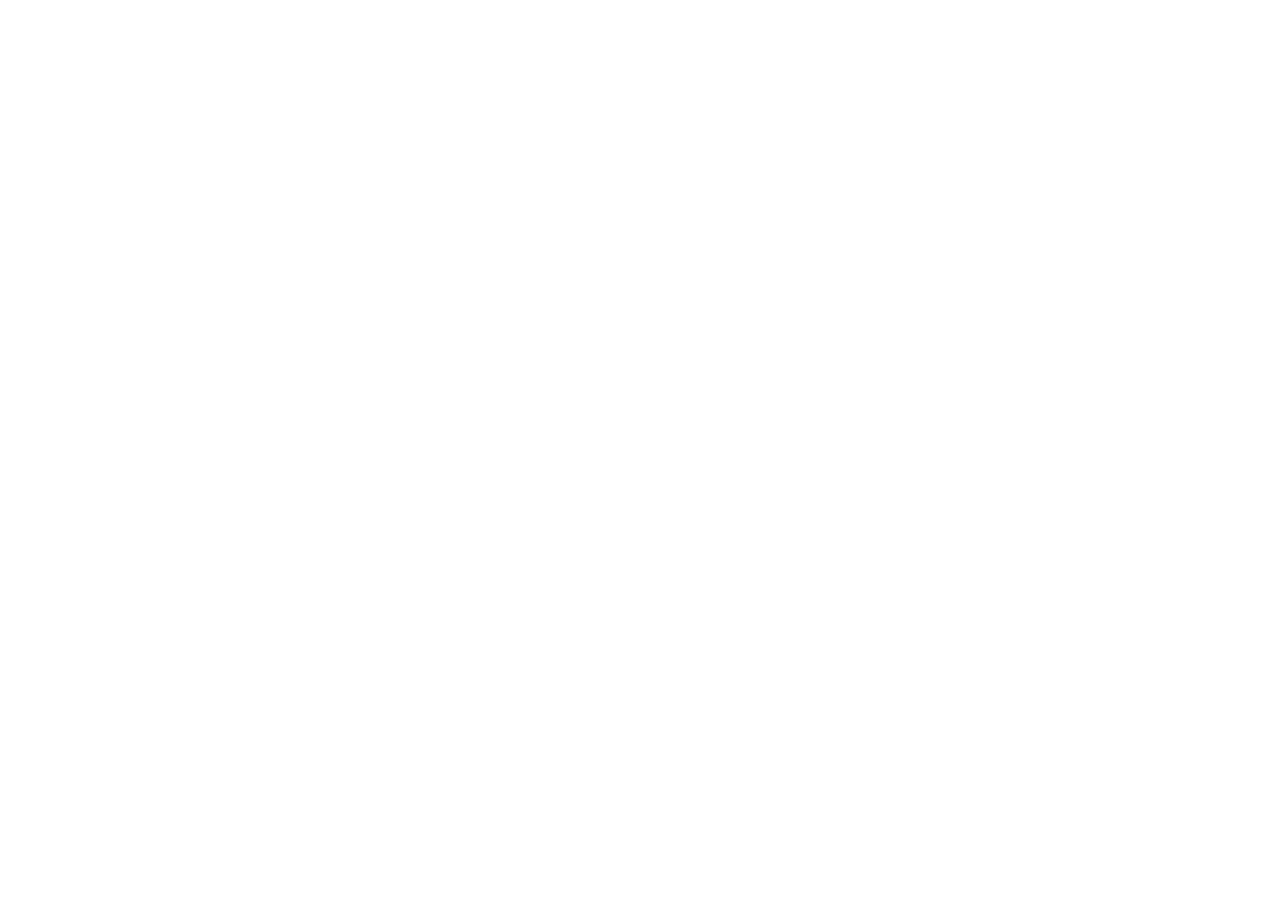
==== B1W7-krant/index.html @ 3ea07207 "B1W7-krant" ====
<!DOCTYPE html>
<html lang="nl">
    <head>
        <meta charset="UTF-8">
        <title>Krant</title>
        <link rel="stylesheet" href="css/style.css">
    </head>
    <body>
        
    </body>
</html>
---- B1W7-krant/css/style.css ----
/* styling */
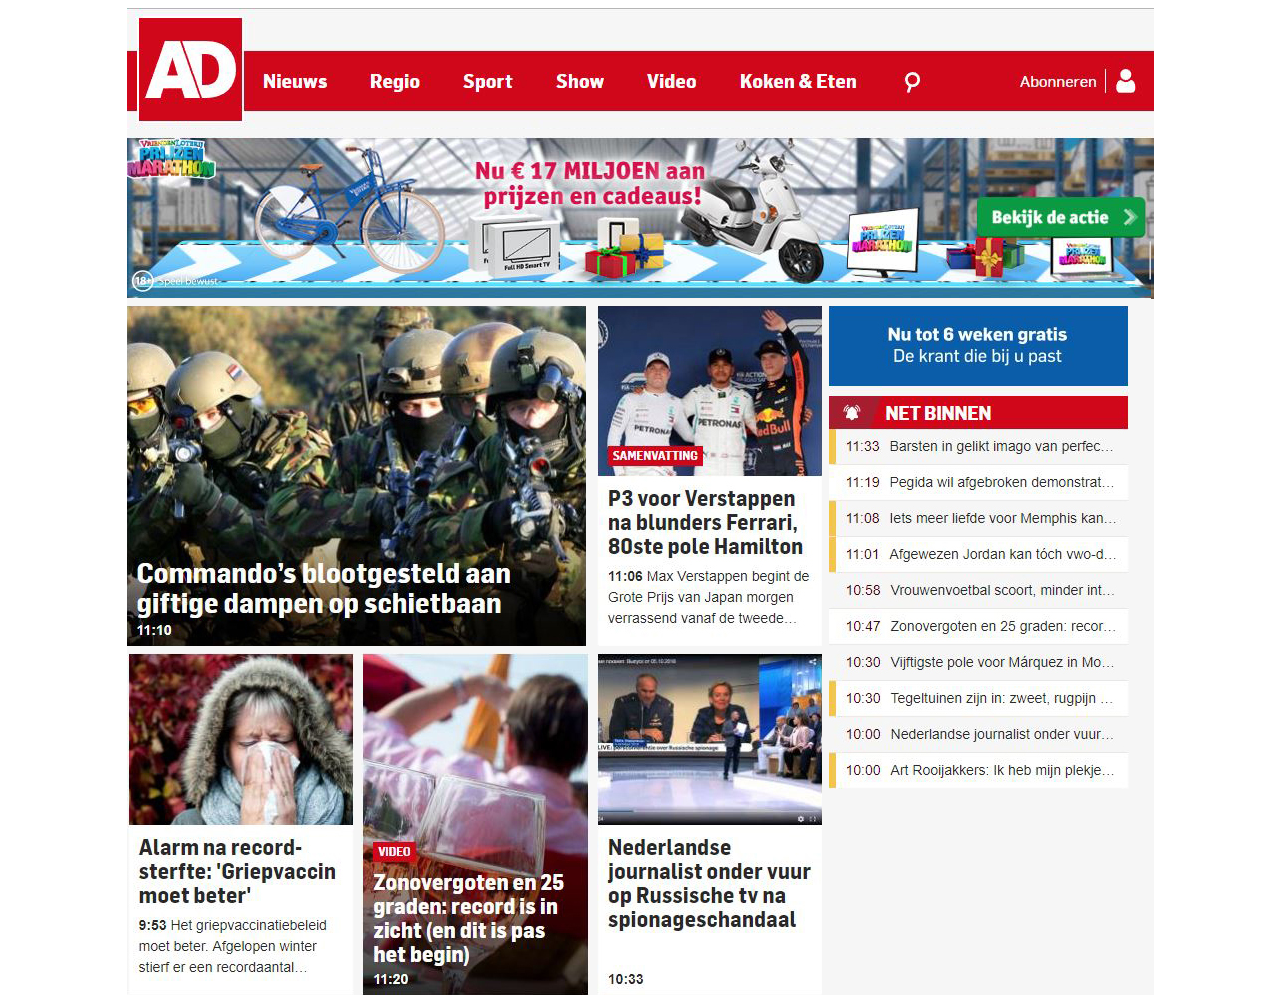
==== commit c48a1419: "index.html en style.css" ====
--- a/B1W7-krant/index.html
+++ b/B1W7-krant/index.html
@@ -6,6 +6,15 @@
         <link rel="stylesheet" href="css/style.css">
     </head>
     <body>
-        
+        <div class="grid-container">
+            <img class="menu" src="img/menu.jpg" alt="menu">
+            <img class="banner" src="img/banner.jpg" alt="banner">
+            <img class="commando" src="img/commando.jpg" alt="commando">
+            <img class="max-verstappen" src="img/max-verstappen.jpg" alt="max-verstappen">
+            <img class="net-binnen" src="img/net-binnen.jpg" alt="net-binnen">
+            <img class="griepvaccin" src="img/griepvaccin.jpg" alt="griepvaccin">
+            <img class="zonovergoten" src="img/zonovergoten.jpg" alt="zonovergoten">
+            <img class="schandaal" src="img/schandaal.jpg" alt="schandaal">
+        </div>
     </body>
 </html>--- a/B1W7-krant/css/style.css
+++ b/B1W7-krant/css/style.css
@@ -1 +1,62 @@
-/* styling */+
+.grid-container {
+    background-color: rgb(246, 246, 246);
+    margin: 0 auto;
+    width: 1027px;
+    display: grid;
+    grid-template-rows: 121px 163px 340px 342px;
+    grid-template-columns: 227px 229px 225px 300px;
+    grid-gap: 7px;
+}
+
+.menu {
+    grid-row: 1/2;
+    grid-column: 1/5;
+}
+
+.banner {
+    grid-row: 2/3;
+    grid-column: 1/5;
+}
+
+.commando {
+    grid-row: 3/4;
+    grid-column: 1/3;
+}
+
+.max-verstappen {
+    grid-row: 3/4;
+    grid-column: 3/4;
+}
+
+.net-binnen {
+    grid-row: 3/5;
+    grid-column: 4/5;
+}
+
+.griepvaccin {
+    grid-row: 4/5;
+    grid-column: 1/2;
+}
+
+.zonovergoten {
+    grid-row: 4/5;
+    grid-column: 2/3;
+}
+
+.schandaal {
+    grid-row: 4/5;
+    grid-column: 3/4;
+}
+
+
+/* 
+.menu
+.banner
+.commando
+.max-verstappen
+.net-binnen
+.griepvaccin
+.zonovergoten
+.schandaal
+*/